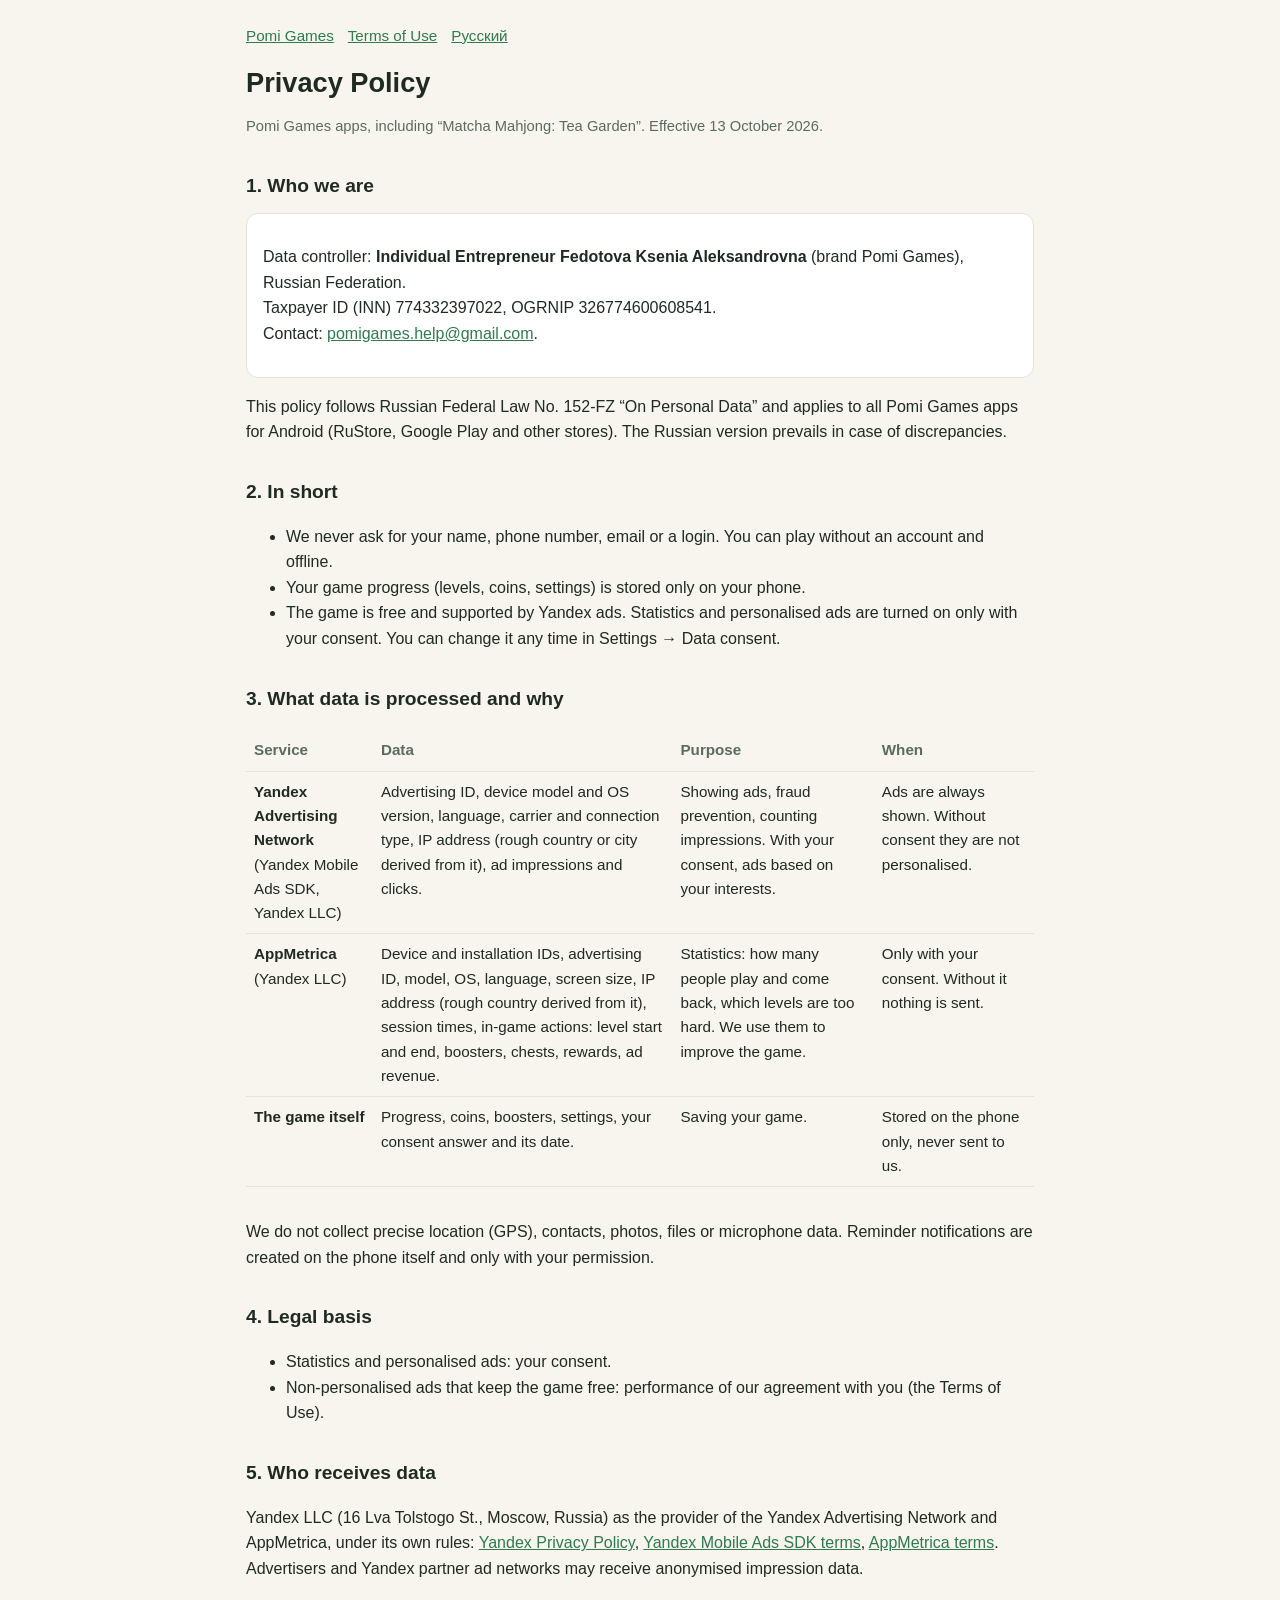
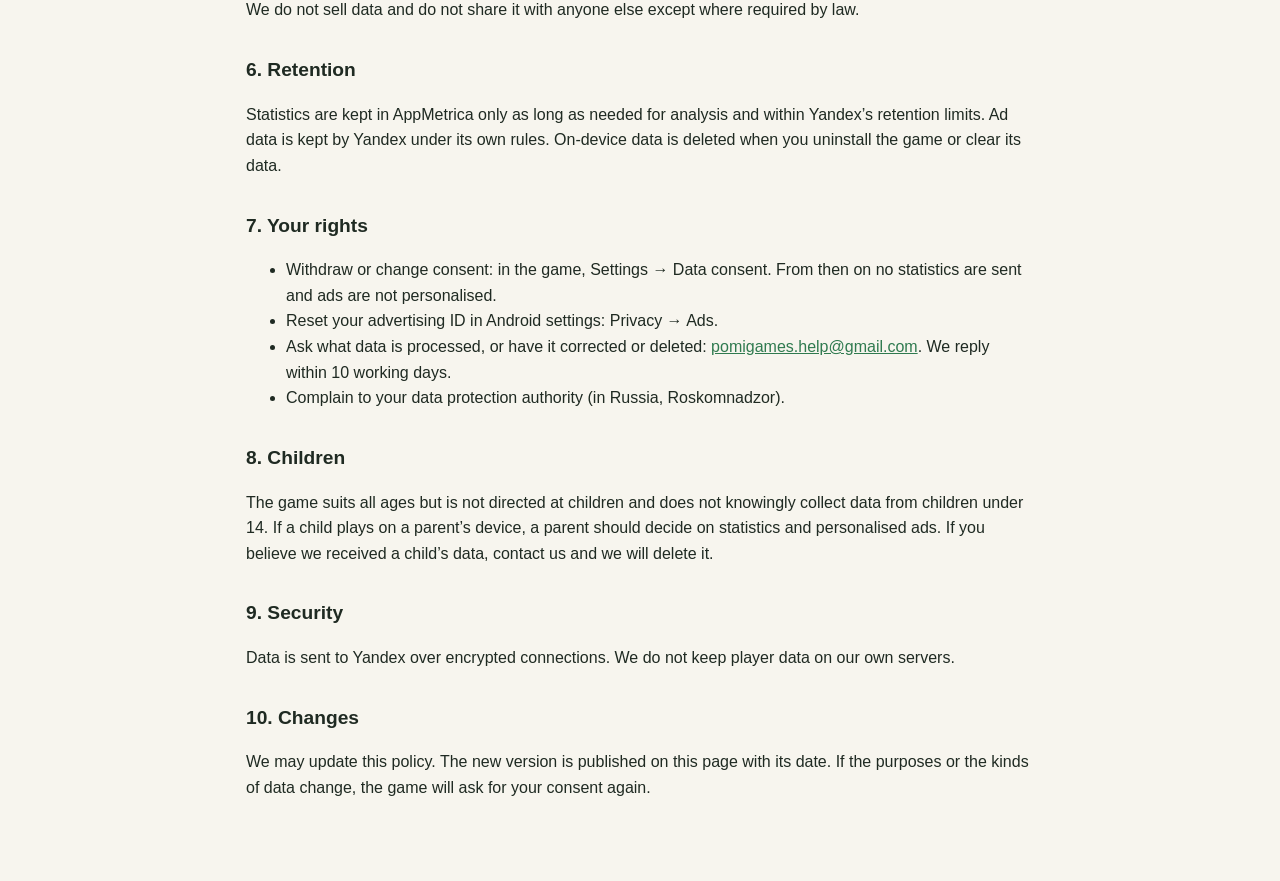
==== en/privacy.html @ ccefa4b5 "Privacy Policy and Terms of Use (RU/EN)" ====
<!doctype html>
<html lang="en">
<head>
<meta charset="utf-8">
<meta name="viewport" content="width=device-width, initial-scale=1">
<title>Privacy Policy — Pomi Games</title>
<link rel="stylesheet" href="../style.css">
</head>
<body>
<main>
<nav><a href="../index.html">Pomi Games</a><a href="terms.html">Terms of Use</a><a href="../ru/privacy.html">Русский</a></nav>
<header>
<h1>Privacy Policy</h1>
<p class="muted">Pomi Games apps, including “Matcha Mahjong: Tea Garden”. Effective 13 October 2026.</p>
</header>

<h2>1. Who we are</h2>
<div class="card">
<p>Data controller: <b>Individual Entrepreneur Fedotova Ksenia Aleksandrovna</b> (brand Pomi Games), Russian Federation.<br>
Taxpayer ID (INN) 774332397022, OGRNIP 326774600608541.<br>
Contact: <a href="mailto:pomigames.help@gmail.com">pomigames.help@gmail.com</a>.</p>
</div>
<p>This policy follows Russian Federal Law No. 152-FZ “On Personal Data” and applies to all Pomi Games apps for Android (RuStore, Google Play and other stores). The Russian version prevails in case of discrepancies.</p>

<h2>2. In short</h2>
<ul>
<li>We never ask for your name, phone number, email or a login. You can play without an account and offline.</li>
<li>Your game progress (levels, coins, settings) is stored only on your phone.</li>
<li>The game is free and supported by Yandex ads. Statistics and personalised ads are turned on only with your consent. You can change it any time in Settings → Data consent.</li>
</ul>

<h2>3. What data is processed and why</h2>
<div class="table-wrap">
<table>
<tr><th>Service</th><th>Data</th><th>Purpose</th><th>When</th></tr>
<tr>
<td><b>Yandex Advertising Network</b><br>(Yandex Mobile Ads SDK, Yandex LLC)</td>
<td>Advertising ID, device model and OS version, language, carrier and connection type, IP address (rough country or city derived from it), ad impressions and clicks.</td>
<td>Showing ads, fraud prevention, counting impressions. With your consent, ads based on your interests.</td>
<td>Ads are always shown. Without consent they are not personalised.</td>
</tr>
<tr>
<td><b>AppMetrica</b><br>(Yandex LLC)</td>
<td>Device and installation IDs, advertising ID, model, OS, language, screen size, IP address (rough country derived from it), session times, in-game actions: level start and end, boosters, chests, rewards, ad revenue.</td>
<td>Statistics: how many people play and come back, which levels are too hard. We use them to improve the game.</td>
<td>Only with your consent. Without it nothing is sent.</td>
</tr>
<tr>
<td><b>The game itself</b></td>
<td>Progress, coins, boosters, settings, your consent answer and its date.</td>
<td>Saving your game.</td>
<td>Stored on the phone only, never sent to us.</td>
</tr>
</table>
</div>
<p>We do not collect precise location (GPS), contacts, photos, files or microphone data. Reminder notifications are created on the phone itself and only with your permission.</p>

<h2>4. Legal basis</h2>
<ul>
<li>Statistics and personalised ads: your consent.</li>
<li>Non-personalised ads that keep the game free: performance of our agreement with you (the Terms of Use).</li>
</ul>

<h2>5. Who receives data</h2>
<p>Yandex LLC (16 Lva Tolstogo St., Moscow, Russia) as the provider of the Yandex Advertising Network and AppMetrica, under its own rules: <a href="https://yandex.com/legal/confidential/">Yandex Privacy Policy</a>, <a href="https://yandex.ru/legal/mobileads_sdk_agreement/">Yandex Mobile Ads SDK terms</a>, <a href="https://yandex.ru/legal/metrica_termsofuse/">AppMetrica terms</a>. Advertisers and Yandex partner ad networks may receive anonymised impression data.</p>
<p>We do not sell data and do not share it with anyone else except where required by law.</p>

<h2>6. Retention</h2>
<p>Statistics are kept in AppMetrica only as long as needed for analysis and within Yandex’s retention limits. Ad data is kept by Yandex under its own rules. On-device data is deleted when you uninstall the game or clear its data.</p>

<h2>7. Your rights</h2>
<ul>
<li>Withdraw or change consent: in the game, Settings → Data consent. From then on no statistics are sent and ads are not personalised.</li>
<li>Reset your advertising ID in Android settings: Privacy → Ads.</li>
<li>Ask what data is processed, or have it corrected or deleted: <a href="mailto:pomigames.help@gmail.com">pomigames.help@gmail.com</a>. We reply within 10 working days.</li>
<li>Complain to your data protection authority (in Russia, Roskomnadzor).</li>
</ul>

<h2>8. Children</h2>
<p>The game suits all ages but is not directed at children and does not knowingly collect data from children under 14. If a child plays on a parent’s device, a parent should decide on statistics and personalised ads. If you believe we received a child’s data, contact us and we will delete it.</p>

<h2>9. Security</h2>
<p>Data is sent to Yandex over encrypted connections. We do not keep player data on our own servers.</p>

<h2>10. Changes</h2>
<p>We may update this policy. The new version is published on this page with its date. If the purposes or the kinds of data change, the game will ask for your consent again.</p>
</main>
</body>
</html>
---- style.css ----
:root {
  --bg: #f7f5ee;
  --text: #1f2a22;
  --muted: #5b6b5f;
  --accent: #2f7a4f;
  --card: #ffffff;
  --line: #dfe5dc;
}
@media (prefers-color-scheme: dark) {
  :root {
    --bg: #101914;
    --text: #e8efe9;
    --muted: #9fb0a4;
    --accent: #7fcf9b;
    --card: #17231c;
    --line: #2a3a30;
  }
}
* { box-sizing: border-box; }
body {
  margin: 0;
  background: var(--bg);
  color: var(--text);
  font: 16px/1.6 -apple-system, "Segoe UI", Roboto, Arial, sans-serif;
}
main {
  max-width: 820px;
  margin: 0 auto;
  padding: 24px 16px 64px;
}
header { margin-bottom: 24px; }
h1 { font-size: 1.7rem; line-height: 1.25; margin: 0 0 6px; }
h2 { font-size: 1.2rem; margin: 32px 0 8px; }
p, li { color: var(--text); }
.muted { color: var(--muted); font-size: 0.92rem; }
a { color: var(--accent); }
nav { display: flex; gap: 14px; flex-wrap: wrap; font-size: 0.95rem; margin-bottom: 18px; }
table { width: 100%; border-collapse: collapse; margin: 8px 0 16px; font-size: 0.95rem; }
th, td { text-align: left; vertical-align: top; padding: 8px; border-bottom: 1px solid var(--line); }
th { color: var(--muted); font-weight: 600; }
.card {
  background: var(--card);
  border: 1px solid var(--line);
  border-radius: 12px;
  padding: 14px 16px;
  margin: 12px 0;
}
.table-wrap { overflow-x: auto; }
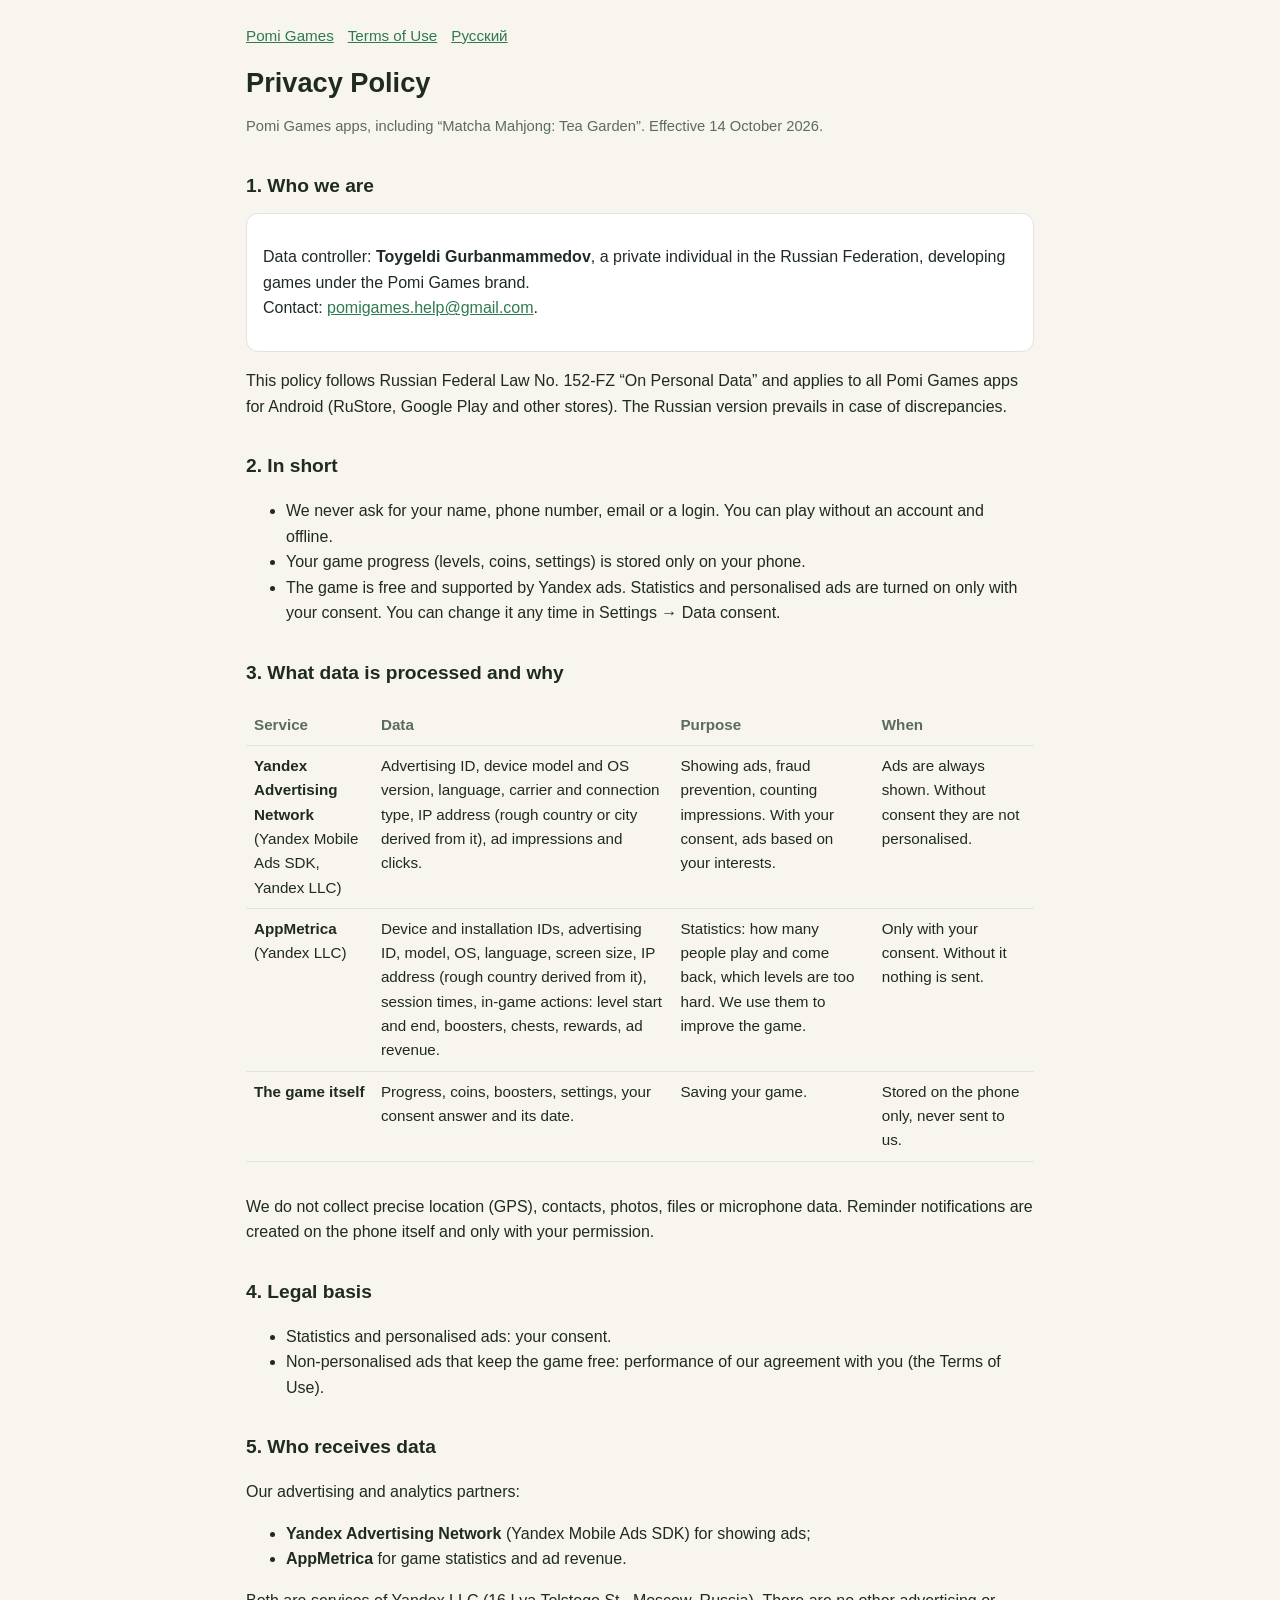
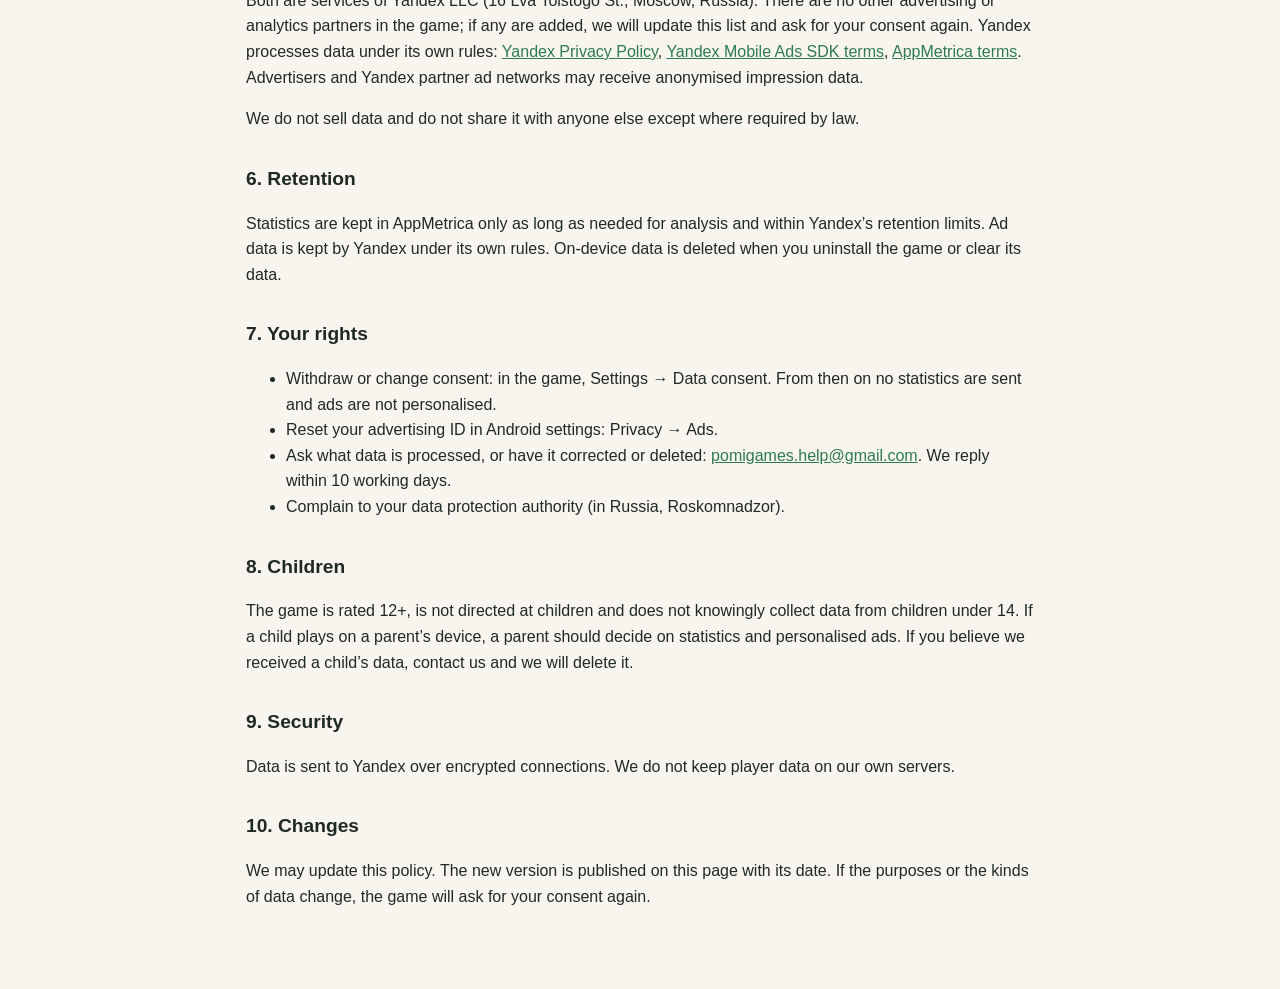
==== commit 496ce900: "Operator: Toygeldi Gurbanmammedov (private individual); partners list; 12+" ====
--- a/en/privacy.html
+++ b/en/privacy.html
@@ -11,13 +11,12 @@
 <nav><a href="../index.html">Pomi Games</a><a href="terms.html">Terms of Use</a><a href="../ru/privacy.html">Русский</a></nav>
 <header>
 <h1>Privacy Policy</h1>
-<p class="muted">Pomi Games apps, including “Matcha Mahjong: Tea Garden”. Effective 13 October 2026.</p>
+<p class="muted">Pomi Games apps, including “Matcha Mahjong: Tea Garden”. Effective 14 October 2026.</p>
 </header>
 
 <h2>1. Who we are</h2>
 <div class="card">
-<p>Data controller: <b>Individual Entrepreneur Fedotova Ksenia Aleksandrovna</b> (brand Pomi Games), Russian Federation.<br>
-Taxpayer ID (INN) 774332397022, OGRNIP 326774600608541.<br>
+<p>Data controller: <b>Toygeldi Gurbanmammedov</b>, a private individual in the Russian Federation, developing games under the Pomi Games brand.<br>
 Contact: <a href="mailto:pomigames.help@gmail.com">pomigames.help@gmail.com</a>.</p>
 </div>
 <p>This policy follows Russian Federal Law No. 152-FZ “On Personal Data” and applies to all Pomi Games apps for Android (RuStore, Google Play and other stores). The Russian version prevails in case of discrepancies.</p>
@@ -62,7 +61,12 @@
 </ul>
 
 <h2>5. Who receives data</h2>
-<p>Yandex LLC (16 Lva Tolstogo St., Moscow, Russia) as the provider of the Yandex Advertising Network and AppMetrica, under its own rules: <a href="https://yandex.com/legal/confidential/">Yandex Privacy Policy</a>, <a href="https://yandex.ru/legal/mobileads_sdk_agreement/">Yandex Mobile Ads SDK terms</a>, <a href="https://yandex.ru/legal/metrica_termsofuse/">AppMetrica terms</a>. Advertisers and Yandex partner ad networks may receive anonymised impression data.</p>
+<p>Our advertising and analytics partners:</p>
+<ul>
+<li><b>Yandex Advertising Network</b> (Yandex Mobile Ads SDK) for showing ads;</li>
+<li><b>AppMetrica</b> for game statistics and ad revenue.</li>
+</ul>
+<p>Both are services of Yandex LLC (16 Lva Tolstogo St., Moscow, Russia). There are no other advertising or analytics partners in the game; if any are added, we will update this list and ask for your consent again. Yandex processes data under its own rules: <a href="https://yandex.com/legal/confidential/">Yandex Privacy Policy</a>, <a href="https://yandex.ru/legal/mobileads_sdk_agreement/">Yandex Mobile Ads SDK terms</a>, <a href="https://yandex.ru/legal/metrica_termsofuse/">AppMetrica terms</a>. Advertisers and Yandex partner ad networks may receive anonymised impression data.</p>
 <p>We do not sell data and do not share it with anyone else except where required by law.</p>
 
 <h2>6. Retention</h2>
@@ -77,7 +81,7 @@
 </ul>
 
 <h2>8. Children</h2>
-<p>The game suits all ages but is not directed at children and does not knowingly collect data from children under 14. If a child plays on a parent’s device, a parent should decide on statistics and personalised ads. If you believe we received a child’s data, contact us and we will delete it.</p>
+<p>The game is rated 12+, is not directed at children and does not knowingly collect data from children under 14. If a child plays on a parent’s device, a parent should decide on statistics and personalised ads. If you believe we received a child’s data, contact us and we will delete it.</p>
 
 <h2>9. Security</h2>
 <p>Data is sent to Yandex over encrypted connections. We do not keep player data on our own servers.</p>
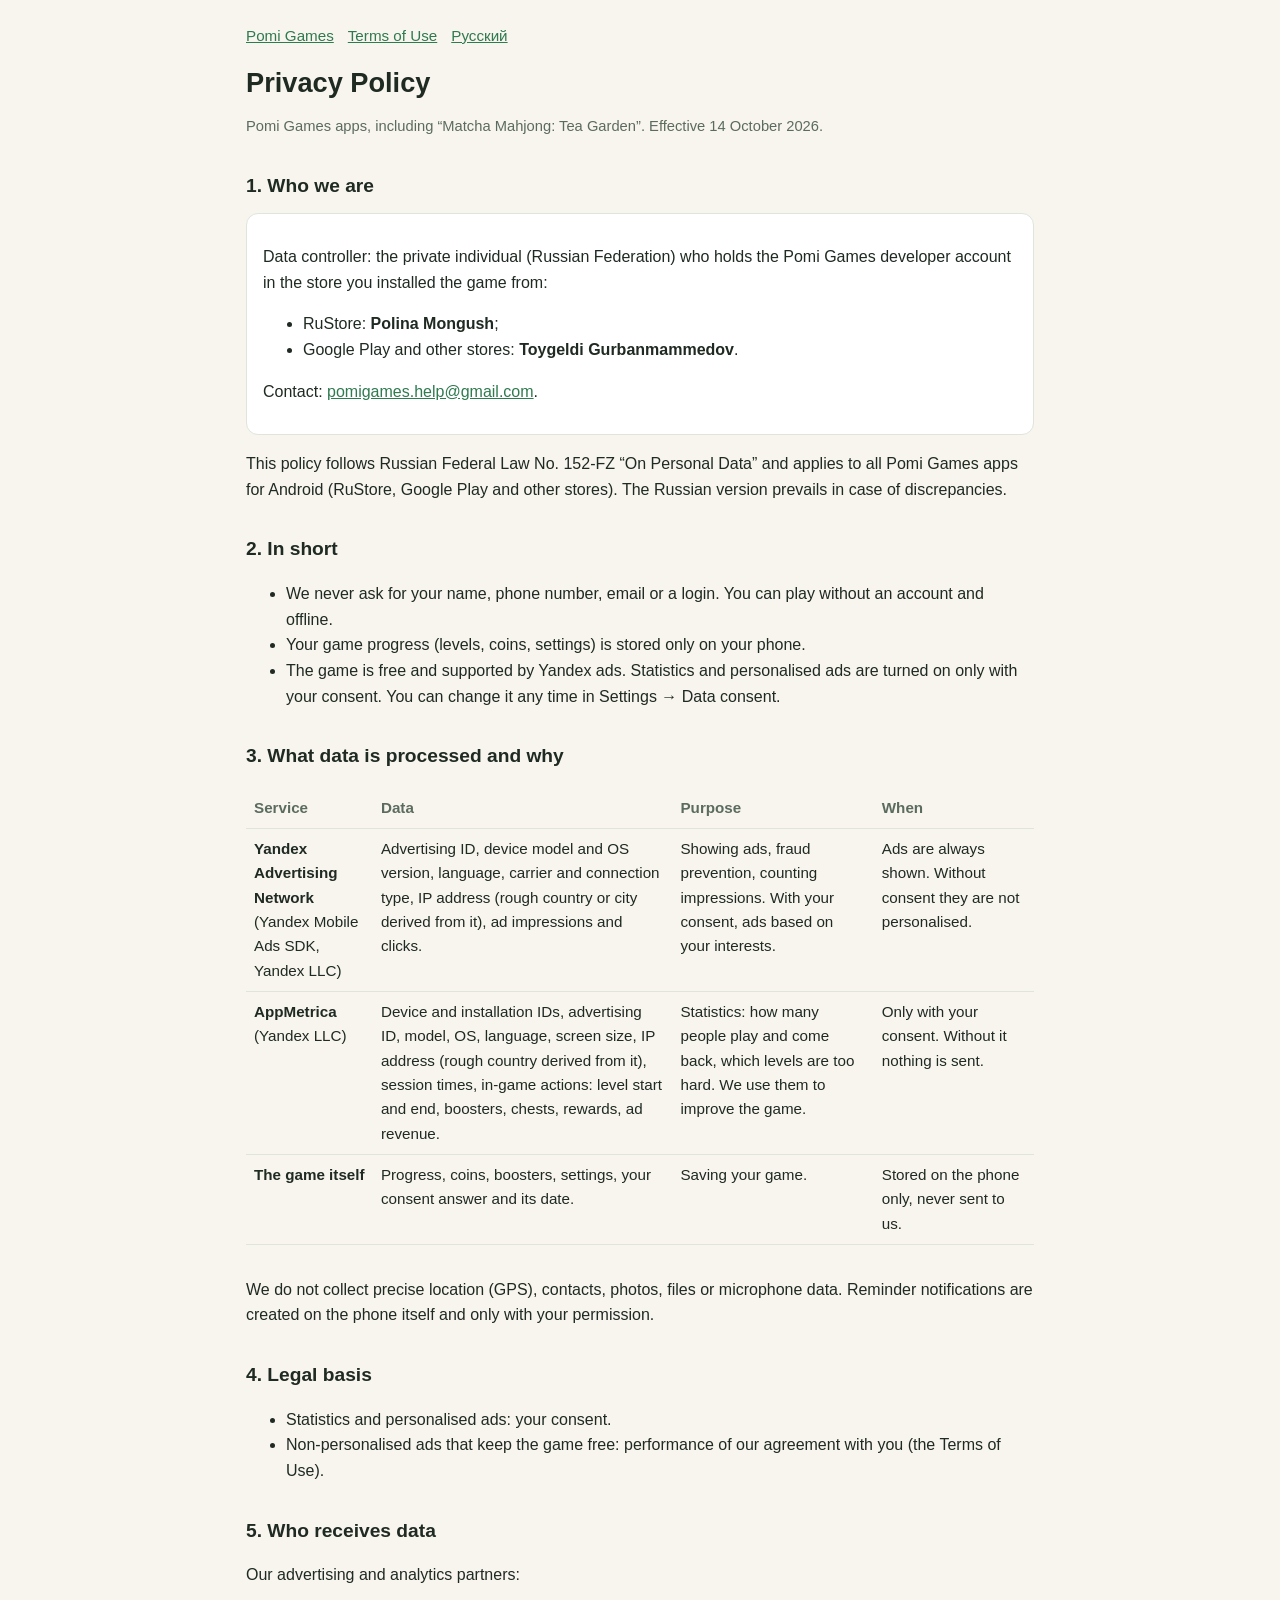
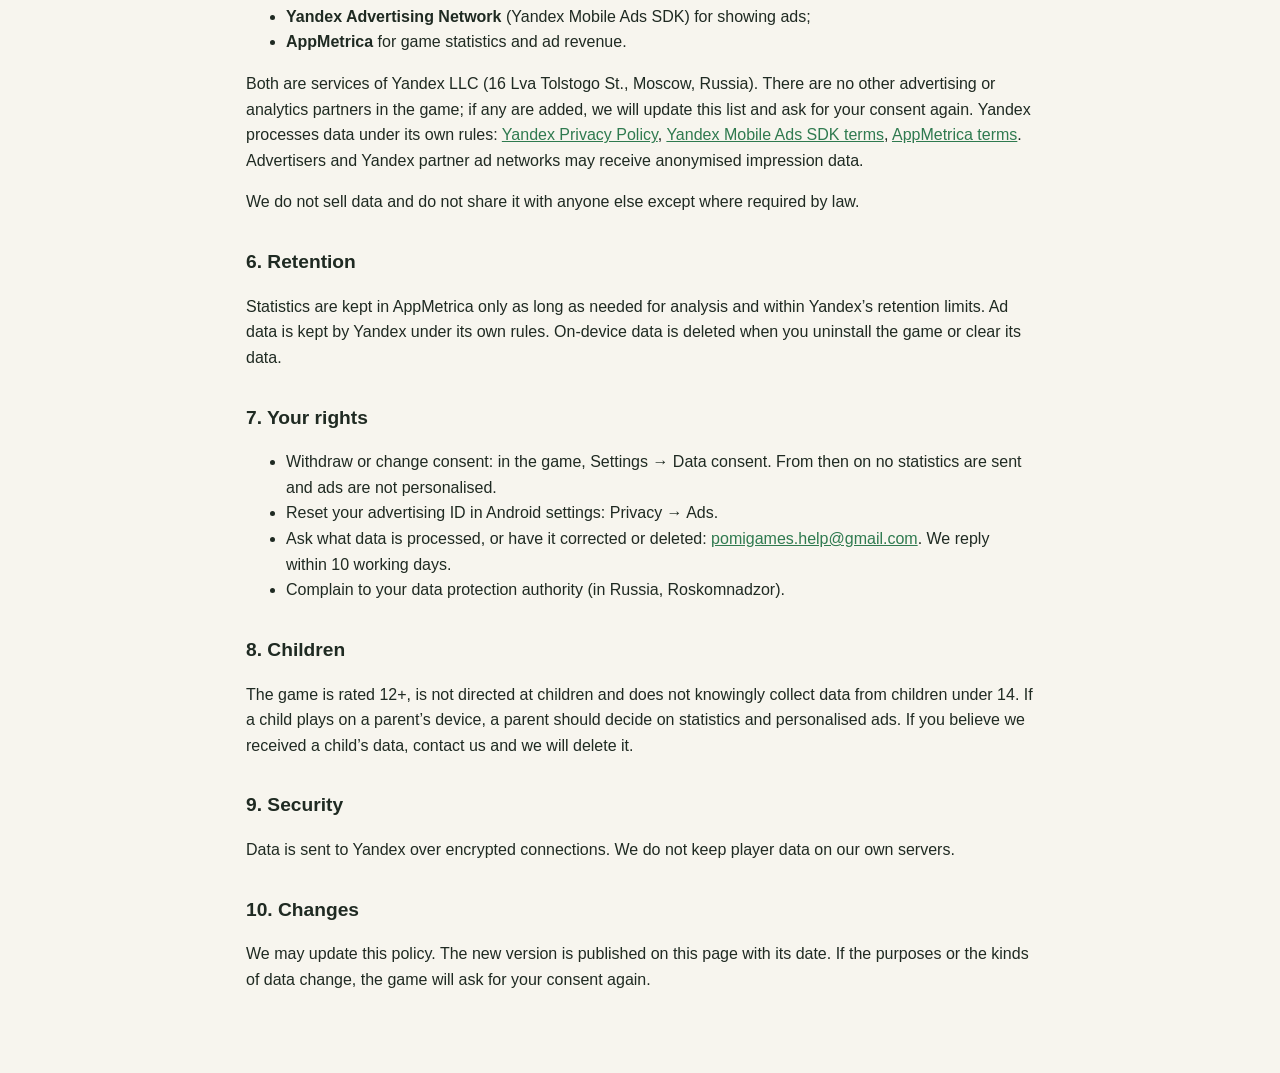
==== commit 867f1b88: "Data controller per store: RuStore - Polina Mongush, Google Play - Toygeldi Gurbanmammedov" ====
--- a/en/privacy.html
+++ b/en/privacy.html
@@ -16,8 +16,12 @@
 
 <h2>1. Who we are</h2>
 <div class="card">
-<p>Data controller: <b>Toygeldi Gurbanmammedov</b>, a private individual in the Russian Federation, developing games under the Pomi Games brand.<br>
-Contact: <a href="mailto:pomigames.help@gmail.com">pomigames.help@gmail.com</a>.</p>
+<p>Data controller: the private individual (Russian Federation) who holds the Pomi Games developer account in the store you installed the game from:</p>
+<ul>
+<li>RuStore: <b>Polina Mongush</b>;</li>
+<li>Google Play and other stores: <b>Toygeldi Gurbanmammedov</b>.</li>
+</ul>
+<p>Contact: <a href="mailto:pomigames.help@gmail.com">pomigames.help@gmail.com</a>.</p>
 </div>
 <p>This policy follows Russian Federal Law No. 152-FZ “On Personal Data” and applies to all Pomi Games apps for Android (RuStore, Google Play and other stores). The Russian version prevails in case of discrepancies.</p>
 
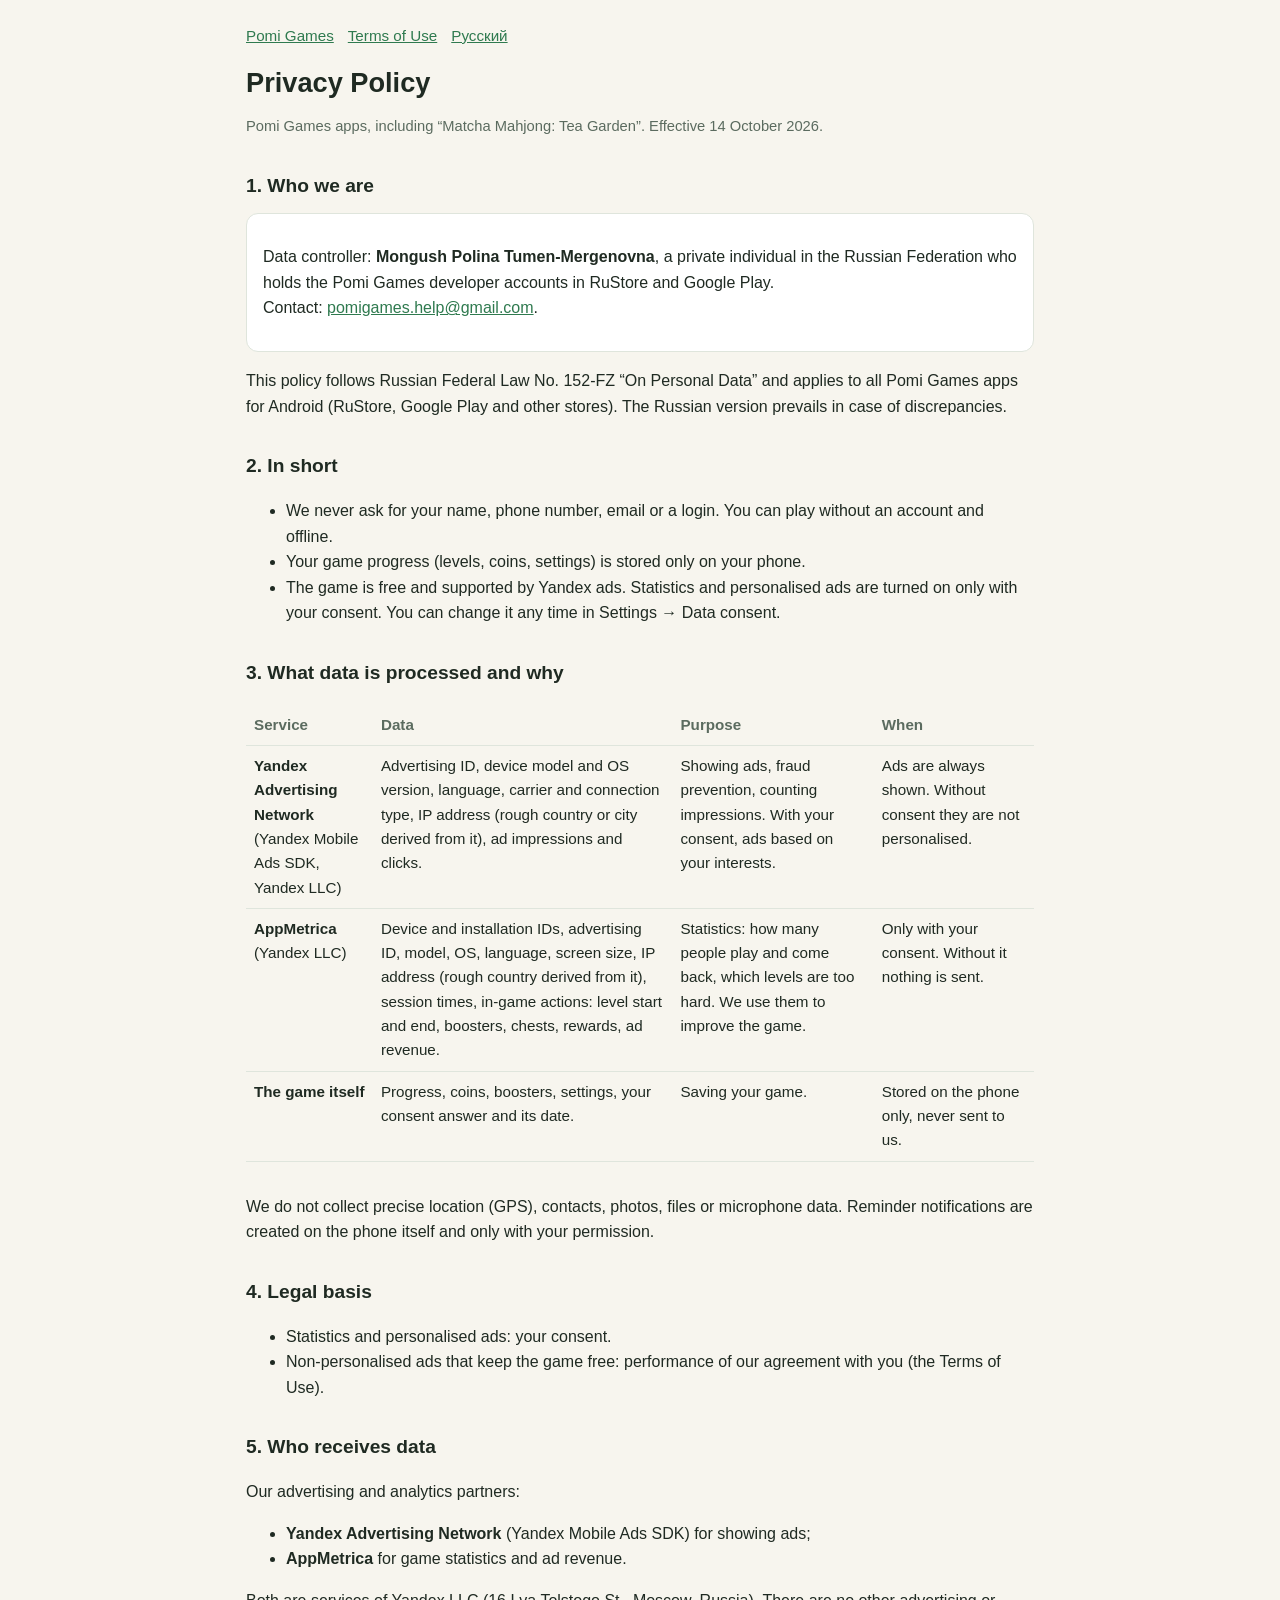
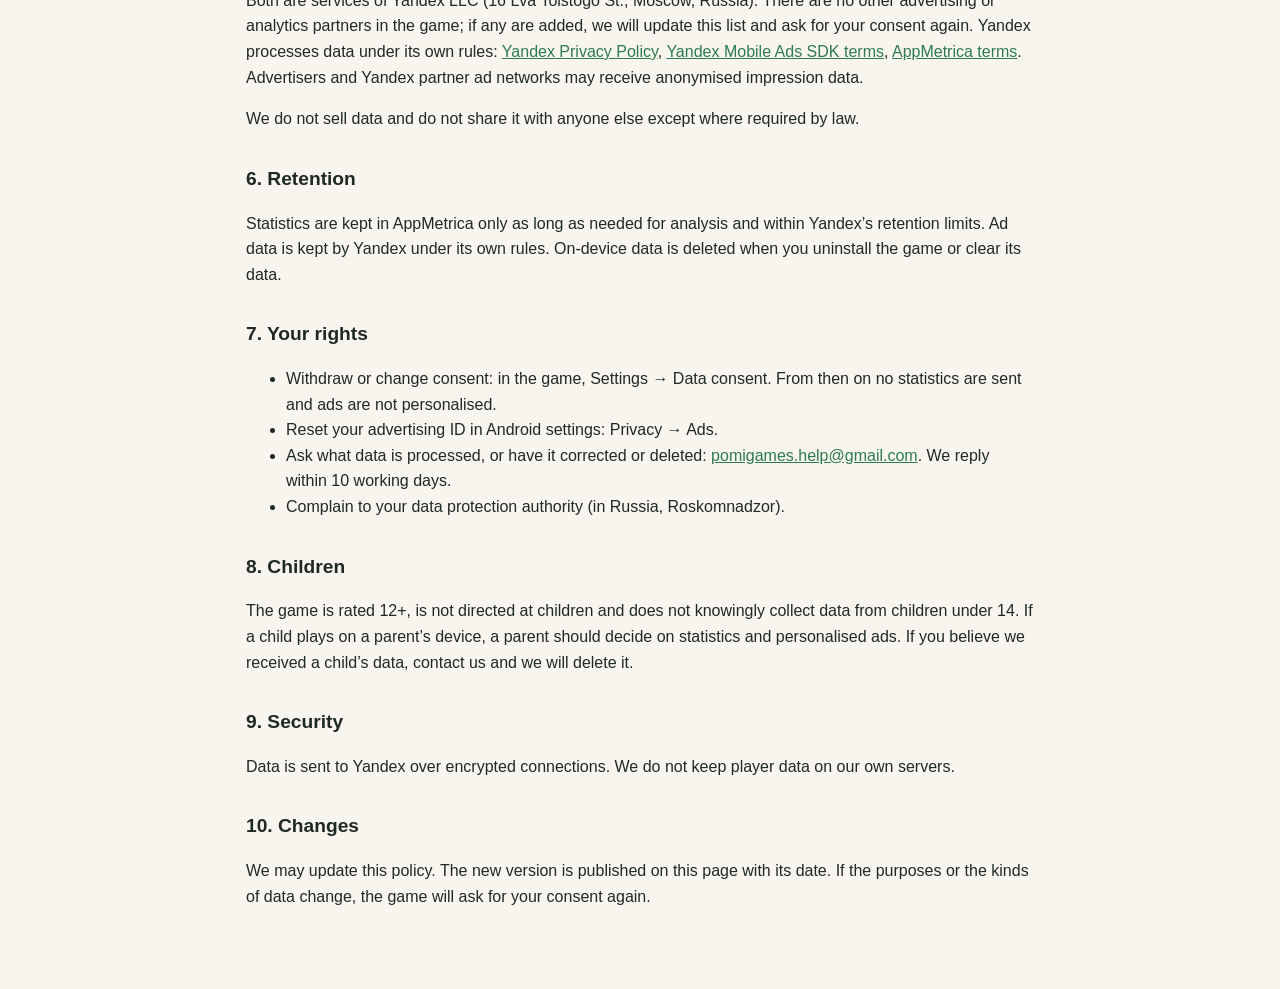
==== commit 8503a07f: "Data controller: Mongush Polina Tumen-Mergenovna (RuStore and Google Play)" ====
--- a/en/privacy.html
+++ b/en/privacy.html
@@ -16,12 +16,8 @@
 
 <h2>1. Who we are</h2>
 <div class="card">
-<p>Data controller: the private individual (Russian Federation) who holds the Pomi Games developer account in the store you installed the game from:</p>
-<ul>
-<li>RuStore: <b>Polina Mongush</b>;</li>
-<li>Google Play and other stores: <b>Toygeldi Gurbanmammedov</b>.</li>
-</ul>
-<p>Contact: <a href="mailto:pomigames.help@gmail.com">pomigames.help@gmail.com</a>.</p>
+<p>Data controller: <b>Mongush Polina Tumen-Mergenovna</b>, a private individual in the Russian Federation who holds the Pomi Games developer accounts in RuStore and Google Play.<br>
+Contact: <a href="mailto:pomigames.help@gmail.com">pomigames.help@gmail.com</a>.</p>
 </div>
 <p>This policy follows Russian Federal Law No. 152-FZ “On Personal Data” and applies to all Pomi Games apps for Android (RuStore, Google Play and other stores). The Russian version prevails in case of discrepancies.</p>
 
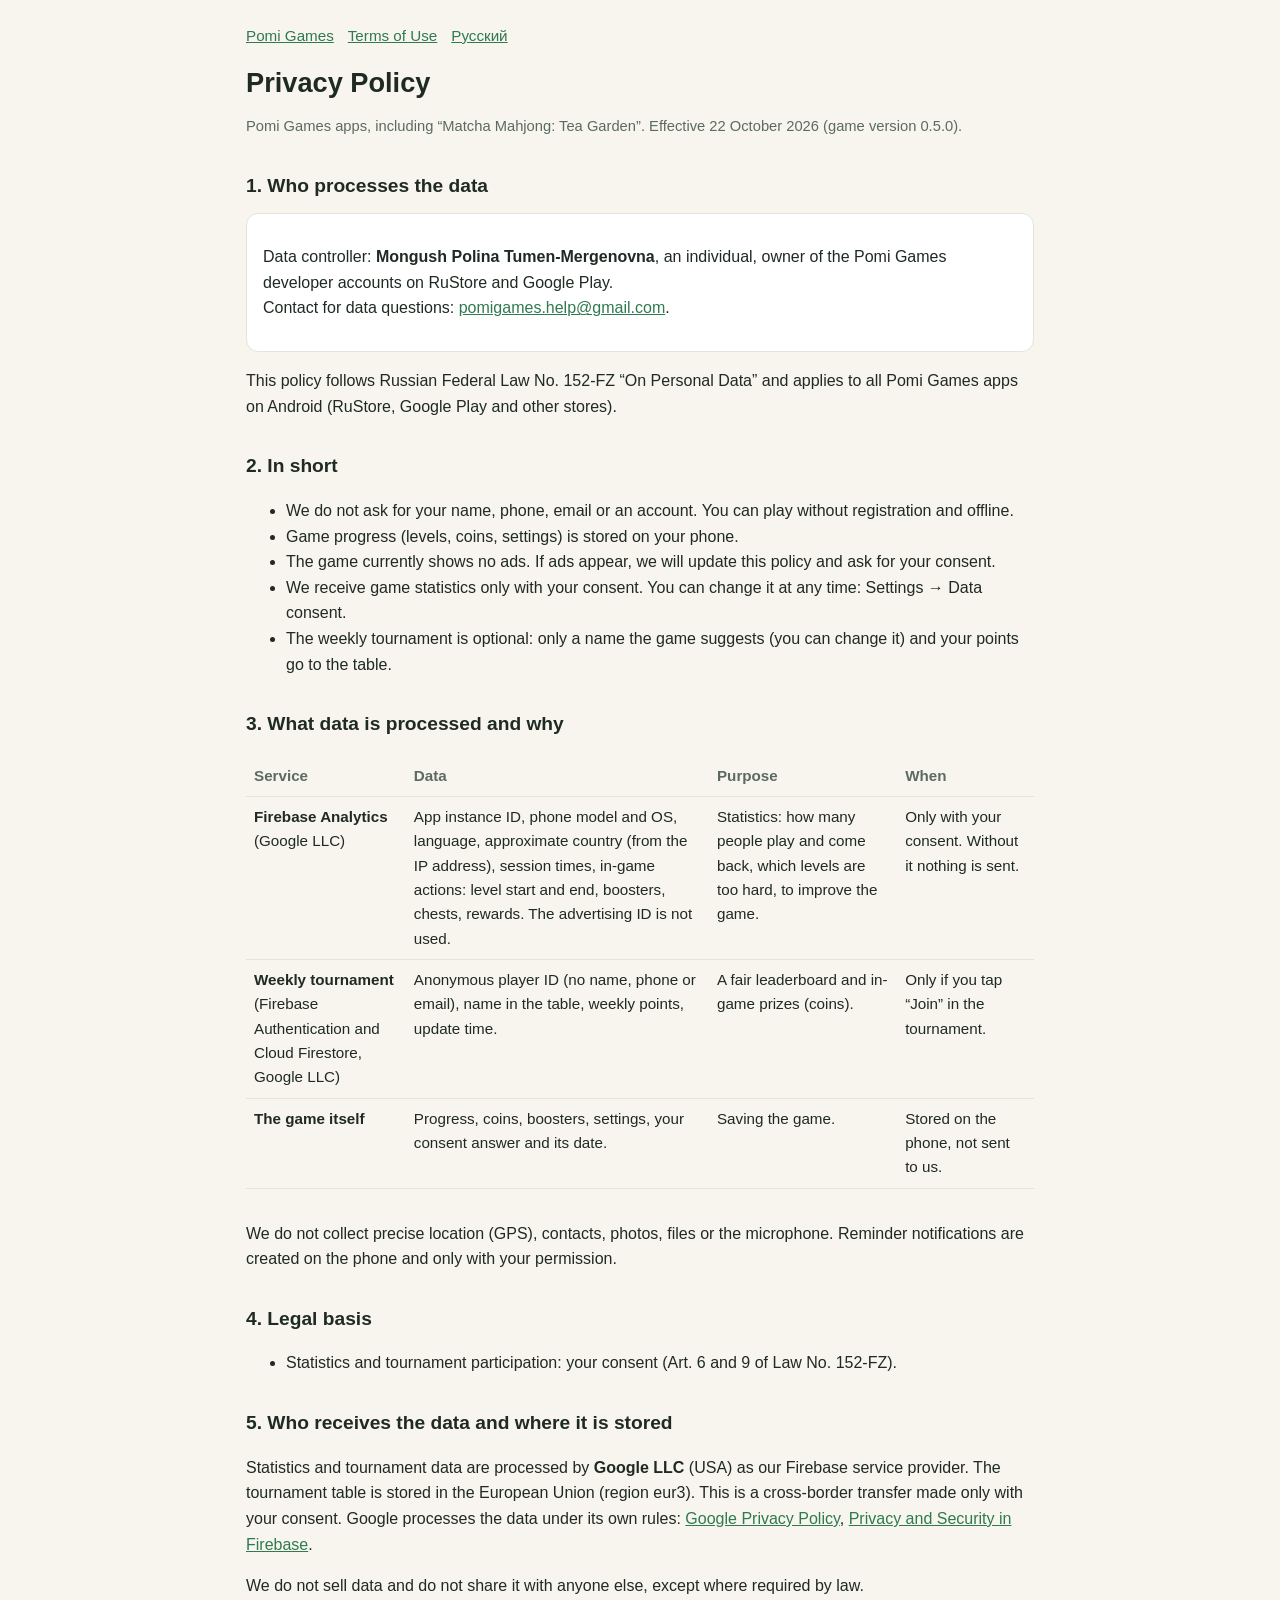
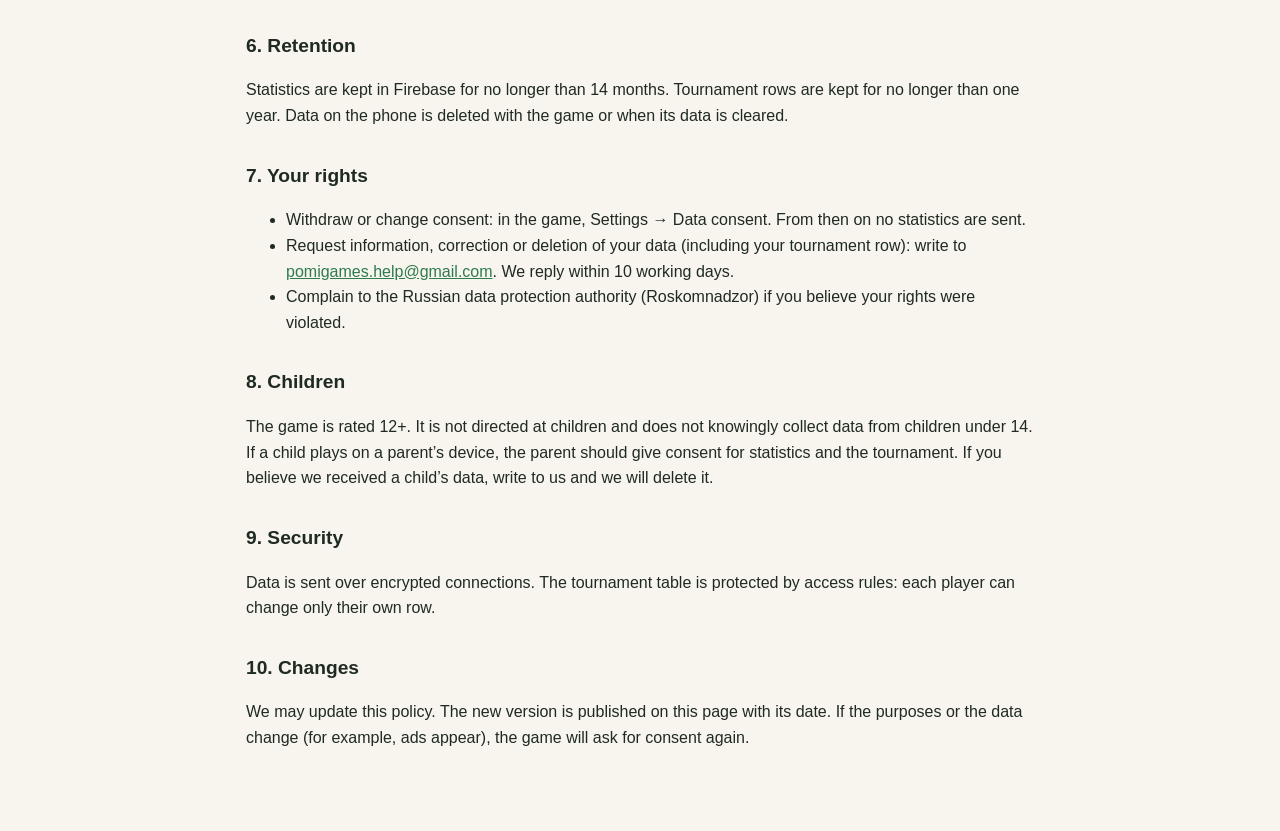
==== commit 06f61d25: "Privacy policy for 0.5.0: Firebase Analytics with consent, optional tournament (Firestore, anonymous" ====
--- a/en/privacy.html
+++ b/en/privacy.html
@@ -11,21 +11,23 @@
 <nav><a href="../index.html">Pomi Games</a><a href="terms.html">Terms of Use</a><a href="../ru/privacy.html">Русский</a></nav>
 <header>
 <h1>Privacy Policy</h1>
-<p class="muted">Pomi Games apps, including “Matcha Mahjong: Tea Garden”. Effective 14 October 2026.</p>
+<p class="muted">Pomi Games apps, including “Matcha Mahjong: Tea Garden”. Effective 22 October 2026 (game version 0.5.0).</p>
 </header>
 
-<h2>1. Who we are</h2>
+<h2>1. Who processes the data</h2>
 <div class="card">
-<p>Data controller: <b>Mongush Polina Tumen-Mergenovna</b>, a private individual in the Russian Federation who holds the Pomi Games developer accounts in RuStore and Google Play.<br>
-Contact: <a href="mailto:pomigames.help@gmail.com">pomigames.help@gmail.com</a>.</p>
+<p>Data controller: <b>Mongush Polina Tumen-Mergenovna</b>, an individual, owner of the Pomi Games developer accounts on RuStore and Google Play.<br>
+Contact for data questions: <a href="mailto:pomigames.help@gmail.com">pomigames.help@gmail.com</a>.</p>
 </div>
-<p>This policy follows Russian Federal Law No. 152-FZ “On Personal Data” and applies to all Pomi Games apps for Android (RuStore, Google Play and other stores). The Russian version prevails in case of discrepancies.</p>
+<p>This policy follows Russian Federal Law No. 152-FZ “On Personal Data” and applies to all Pomi Games apps on Android (RuStore, Google Play and other stores).</p>
 
 <h2>2. In short</h2>
 <ul>
-<li>We never ask for your name, phone number, email or a login. You can play without an account and offline.</li>
-<li>Your game progress (levels, coins, settings) is stored only on your phone.</li>
-<li>The game is free and supported by Yandex ads. Statistics and personalised ads are turned on only with your consent. You can change it any time in Settings → Data consent.</li>
+<li>We do not ask for your name, phone, email or an account. You can play without registration and offline.</li>
+<li>Game progress (levels, coins, settings) is stored on your phone.</li>
+<li>The game currently shows no ads. If ads appear, we will update this policy and ask for your consent.</li>
+<li>We receive game statistics only with your consent. You can change it at any time: Settings → Data consent.</li>
+<li>The weekly tournament is optional: only a name the game suggests (you can change it) and your points go to the table.</li>
 </ul>
 
 <h2>3. What data is processed and why</h2>
@@ -33,61 +35,54 @@
 <table>
 <tr><th>Service</th><th>Data</th><th>Purpose</th><th>When</th></tr>
 <tr>
-<td><b>Yandex Advertising Network</b><br>(Yandex Mobile Ads SDK, Yandex LLC)</td>
-<td>Advertising ID, device model and OS version, language, carrier and connection type, IP address (rough country or city derived from it), ad impressions and clicks.</td>
-<td>Showing ads, fraud prevention, counting impressions. With your consent, ads based on your interests.</td>
-<td>Ads are always shown. Without consent they are not personalised.</td>
+<td><b>Firebase Analytics</b><br>(Google LLC)</td>
+<td>App instance ID, phone model and OS, language, approximate country (from the IP address), session times, in-game actions: level start and end, boosters, chests, rewards. The advertising ID is not used.</td>
+<td>Statistics: how many people play and come back, which levels are too hard, to improve the game.</td>
+<td>Only with your consent. Without it nothing is sent.</td>
 </tr>
 <tr>
-<td><b>AppMetrica</b><br>(Yandex LLC)</td>
-<td>Device and installation IDs, advertising ID, model, OS, language, screen size, IP address (rough country derived from it), session times, in-game actions: level start and end, boosters, chests, rewards, ad revenue.</td>
-<td>Statistics: how many people play and come back, which levels are too hard. We use them to improve the game.</td>
-<td>Only with your consent. Without it nothing is sent.</td>
+<td><b>Weekly tournament</b><br>(Firebase Authentication and Cloud Firestore, Google LLC)</td>
+<td>Anonymous player ID (no name, phone or email), name in the table, weekly points, update time.</td>
+<td>A fair leaderboard and in-game prizes (coins).</td>
+<td>Only if you tap “Join” in the tournament.</td>
 </tr>
 <tr>
 <td><b>The game itself</b></td>
 <td>Progress, coins, boosters, settings, your consent answer and its date.</td>
-<td>Saving your game.</td>
-<td>Stored on the phone only, never sent to us.</td>
+<td>Saving the game.</td>
+<td>Stored on the phone, not sent to us.</td>
 </tr>
 </table>
 </div>
-<p>We do not collect precise location (GPS), contacts, photos, files or microphone data. Reminder notifications are created on the phone itself and only with your permission.</p>
+<p>We do not collect precise location (GPS), contacts, photos, files or the microphone. Reminder notifications are created on the phone and only with your permission.</p>
 
 <h2>4. Legal basis</h2>
 <ul>
-<li>Statistics and personalised ads: your consent.</li>
-<li>Non-personalised ads that keep the game free: performance of our agreement with you (the Terms of Use).</li>
+<li>Statistics and tournament participation: your consent (Art. 6 and 9 of Law No. 152-FZ).</li>
 </ul>
 
-<h2>5. Who receives data</h2>
-<p>Our advertising and analytics partners:</p>
-<ul>
-<li><b>Yandex Advertising Network</b> (Yandex Mobile Ads SDK) for showing ads;</li>
-<li><b>AppMetrica</b> for game statistics and ad revenue.</li>
-</ul>
-<p>Both are services of Yandex LLC (16 Lva Tolstogo St., Moscow, Russia). There are no other advertising or analytics partners in the game; if any are added, we will update this list and ask for your consent again. Yandex processes data under its own rules: <a href="https://yandex.com/legal/confidential/">Yandex Privacy Policy</a>, <a href="https://yandex.ru/legal/mobileads_sdk_agreement/">Yandex Mobile Ads SDK terms</a>, <a href="https://yandex.ru/legal/metrica_termsofuse/">AppMetrica terms</a>. Advertisers and Yandex partner ad networks may receive anonymised impression data.</p>
-<p>We do not sell data and do not share it with anyone else except where required by law.</p>
+<h2>5. Who receives the data and where it is stored</h2>
+<p>Statistics and tournament data are processed by <b>Google LLC</b> (USA) as our Firebase service provider. The tournament table is stored in the European Union (region eur3). This is a cross-border transfer made only with your consent. Google processes the data under its own rules: <a href="https://policies.google.com/privacy">Google Privacy Policy</a>, <a href="https://firebase.google.com/support/privacy">Privacy and Security in Firebase</a>.</p>
+<p>We do not sell data and do not share it with anyone else, except where required by law.</p>
 
 <h2>6. Retention</h2>
-<p>Statistics are kept in AppMetrica only as long as needed for analysis and within Yandex’s retention limits. Ad data is kept by Yandex under its own rules. On-device data is deleted when you uninstall the game or clear its data.</p>
+<p>Statistics are kept in Firebase for no longer than 14 months. Tournament rows are kept for no longer than one year. Data on the phone is deleted with the game or when its data is cleared.</p>
 
 <h2>7. Your rights</h2>
 <ul>
-<li>Withdraw or change consent: in the game, Settings → Data consent. From then on no statistics are sent and ads are not personalised.</li>
-<li>Reset your advertising ID in Android settings: Privacy → Ads.</li>
-<li>Ask what data is processed, or have it corrected or deleted: <a href="mailto:pomigames.help@gmail.com">pomigames.help@gmail.com</a>. We reply within 10 working days.</li>
-<li>Complain to your data protection authority (in Russia, Roskomnadzor).</li>
+<li>Withdraw or change consent: in the game, Settings → Data consent. From then on no statistics are sent.</li>
+<li>Request information, correction or deletion of your data (including your tournament row): write to <a href="mailto:pomigames.help@gmail.com">pomigames.help@gmail.com</a>. We reply within 10 working days.</li>
+<li>Complain to the Russian data protection authority (Roskomnadzor) if you believe your rights were violated.</li>
 </ul>
 
 <h2>8. Children</h2>
-<p>The game is rated 12+, is not directed at children and does not knowingly collect data from children under 14. If a child plays on a parent’s device, a parent should decide on statistics and personalised ads. If you believe we received a child’s data, contact us and we will delete it.</p>
+<p>The game is rated 12+. It is not directed at children and does not knowingly collect data from children under 14. If a child plays on a parent’s device, the parent should give consent for statistics and the tournament. If you believe we received a child’s data, write to us and we will delete it.</p>
 
 <h2>9. Security</h2>
-<p>Data is sent to Yandex over encrypted connections. We do not keep player data on our own servers.</p>
+<p>Data is sent over encrypted connections. The tournament table is protected by access rules: each player can change only their own row.</p>
 
 <h2>10. Changes</h2>
-<p>We may update this policy. The new version is published on this page with its date. If the purposes or the kinds of data change, the game will ask for your consent again.</p>
+<p>We may update this policy. The new version is published on this page with its date. If the purposes or the data change (for example, ads appear), the game will ask for consent again.</p>
 </main>
 </body>
 </html>
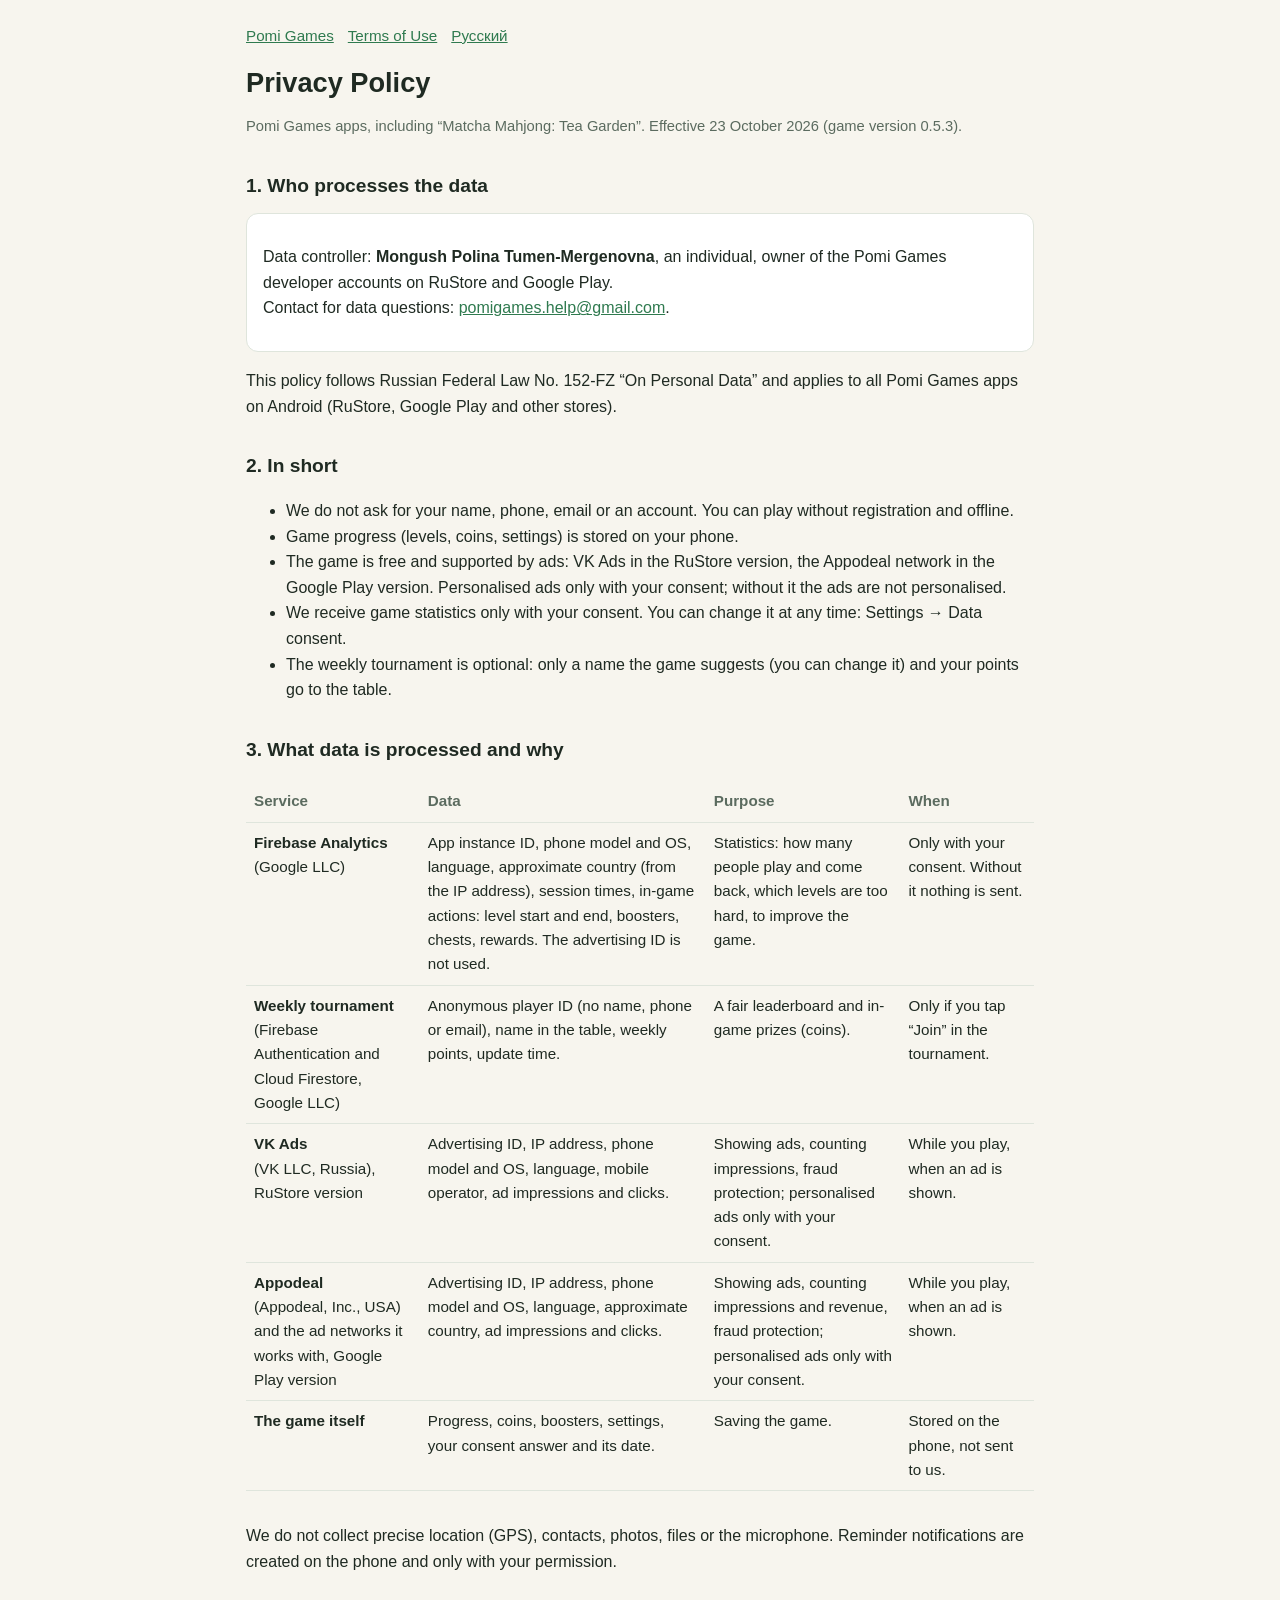
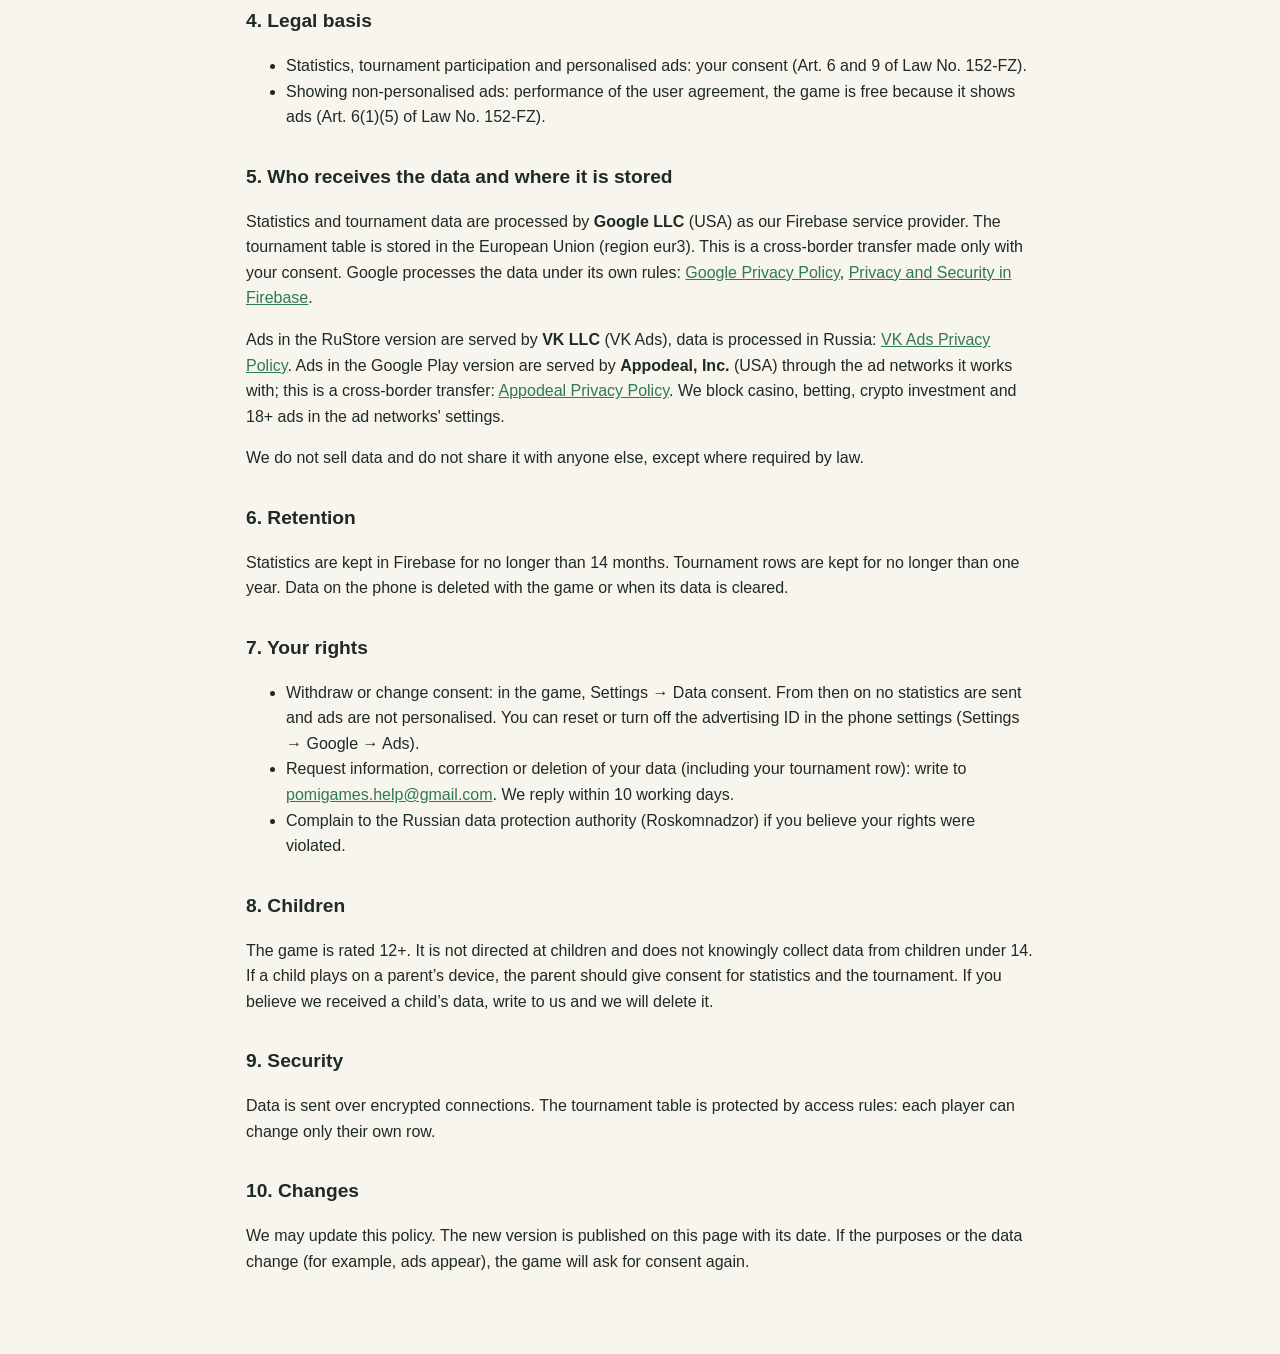
==== commit 962dd57a: "Privacy policy for 0.5.3: VK Ads (RuStore) and Appodeal (Google Play), legal basis, ad ID reset Co-A" ====
--- a/en/privacy.html
+++ b/en/privacy.html
@@ -11,7 +11,7 @@
 <nav><a href="../index.html">Pomi Games</a><a href="terms.html">Terms of Use</a><a href="../ru/privacy.html">Русский</a></nav>
 <header>
 <h1>Privacy Policy</h1>
-<p class="muted">Pomi Games apps, including “Matcha Mahjong: Tea Garden”. Effective 22 October 2026 (game version 0.5.0).</p>
+<p class="muted">Pomi Games apps, including “Matcha Mahjong: Tea Garden”. Effective 23 October 2026 (game version 0.5.3).</p>
 </header>
 
 <h2>1. Who processes the data</h2>
@@ -25,7 +25,7 @@
 <ul>
 <li>We do not ask for your name, phone, email or an account. You can play without registration and offline.</li>
 <li>Game progress (levels, coins, settings) is stored on your phone.</li>
-<li>The game currently shows no ads. If ads appear, we will update this policy and ask for your consent.</li>
+<li>The game is free and supported by ads: VK Ads in the RuStore version, the Appodeal network in the Google Play version. Personalised ads only with your consent; without it the ads are not personalised.</li>
 <li>We receive game statistics only with your consent. You can change it at any time: Settings → Data consent.</li>
 <li>The weekly tournament is optional: only a name the game suggests (you can change it) and your points go to the table.</li>
 </ul>
@@ -47,6 +47,18 @@
 <td>Only if you tap “Join” in the tournament.</td>
 </tr>
 <tr>
+<td><b>VK Ads</b><br>(VK LLC, Russia), RuStore version</td>
+<td>Advertising ID, IP address, phone model and OS, language, mobile operator, ad impressions and clicks.</td>
+<td>Showing ads, counting impressions, fraud protection; personalised ads only with your consent.</td>
+<td>While you play, when an ad is shown.</td>
+</tr>
+<tr>
+<td><b>Appodeal</b><br>(Appodeal, Inc., USA) and the ad networks it works with, Google Play version</td>
+<td>Advertising ID, IP address, phone model and OS, language, approximate country, ad impressions and clicks.</td>
+<td>Showing ads, counting impressions and revenue, fraud protection; personalised ads only with your consent.</td>
+<td>While you play, when an ad is shown.</td>
+</tr>
+<tr>
 <td><b>The game itself</b></td>
 <td>Progress, coins, boosters, settings, your consent answer and its date.</td>
 <td>Saving the game.</td>
@@ -58,11 +70,13 @@
 
 <h2>4. Legal basis</h2>
 <ul>
-<li>Statistics and tournament participation: your consent (Art. 6 and 9 of Law No. 152-FZ).</li>
+<li>Statistics, tournament participation and personalised ads: your consent (Art. 6 and 9 of Law No. 152-FZ).</li>
+<li>Showing non-personalised ads: performance of the user agreement, the game is free because it shows ads (Art. 6(1)(5) of Law No. 152-FZ).</li>
 </ul>
 
 <h2>5. Who receives the data and where it is stored</h2>
 <p>Statistics and tournament data are processed by <b>Google LLC</b> (USA) as our Firebase service provider. The tournament table is stored in the European Union (region eur3). This is a cross-border transfer made only with your consent. Google processes the data under its own rules: <a href="https://policies.google.com/privacy">Google Privacy Policy</a>, <a href="https://firebase.google.com/support/privacy">Privacy and Security in Firebase</a>.</p>
+<p>Ads in the RuStore version are served by <b>VK LLC</b> (VK Ads), data is processed in Russia: <a href="https://ads.vk.ru/documents/privacy">VK Ads Privacy Policy</a>. Ads in the Google Play version are served by <b>Appodeal, Inc.</b> (USA) through the ad networks it works with; this is a cross-border transfer: <a href="https://appodeal.com/privacy-policy/">Appodeal Privacy Policy</a>. We block casino, betting, crypto investment and 18+ ads in the ad networks' settings.</p>
 <p>We do not sell data and do not share it with anyone else, except where required by law.</p>
 
 <h2>6. Retention</h2>
@@ -70,7 +84,7 @@
 
 <h2>7. Your rights</h2>
 <ul>
-<li>Withdraw or change consent: in the game, Settings → Data consent. From then on no statistics are sent.</li>
+<li>Withdraw or change consent: in the game, Settings → Data consent. From then on no statistics are sent and ads are not personalised. You can reset or turn off the advertising ID in the phone settings (Settings → Google → Ads).</li>
 <li>Request information, correction or deletion of your data (including your tournament row): write to <a href="mailto:pomigames.help@gmail.com">pomigames.help@gmail.com</a>. We reply within 10 working days.</li>
 <li>Complain to the Russian data protection authority (Roskomnadzor) if you believe your rights were violated.</li>
 </ul>
